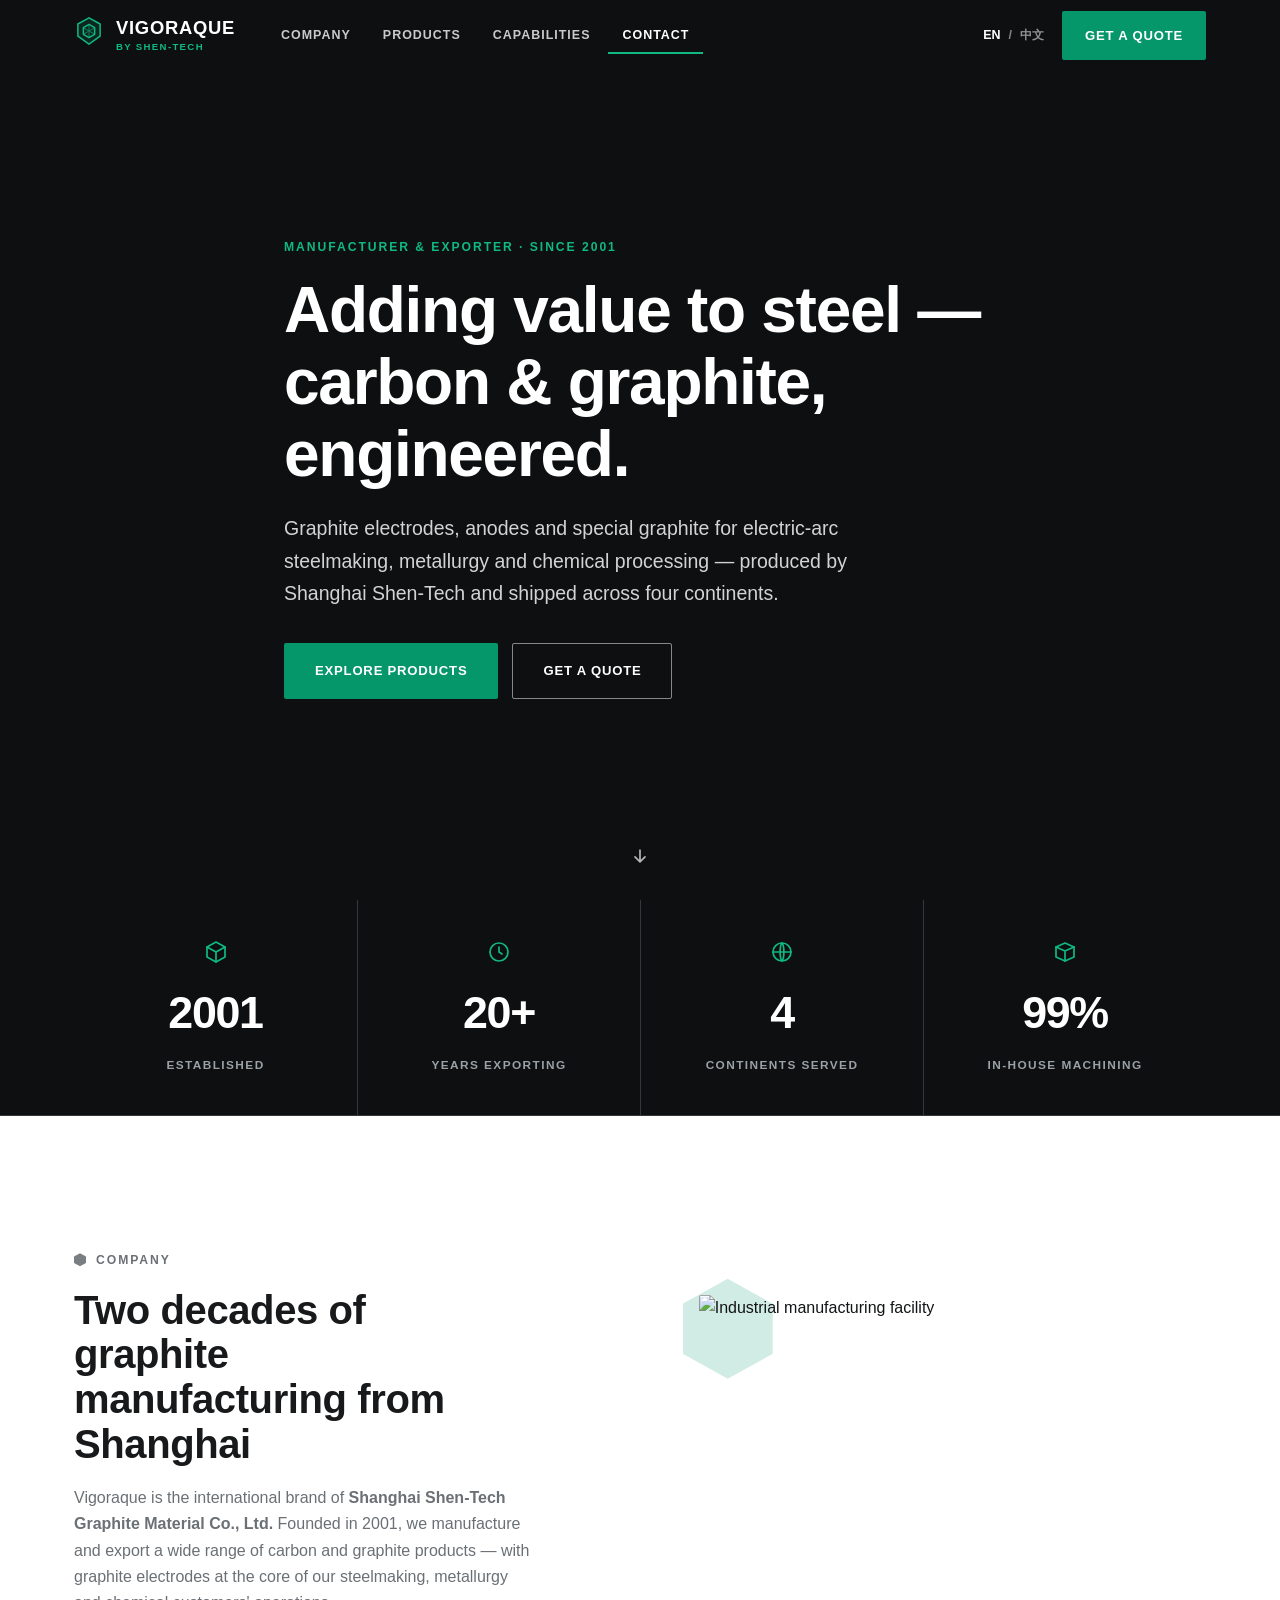
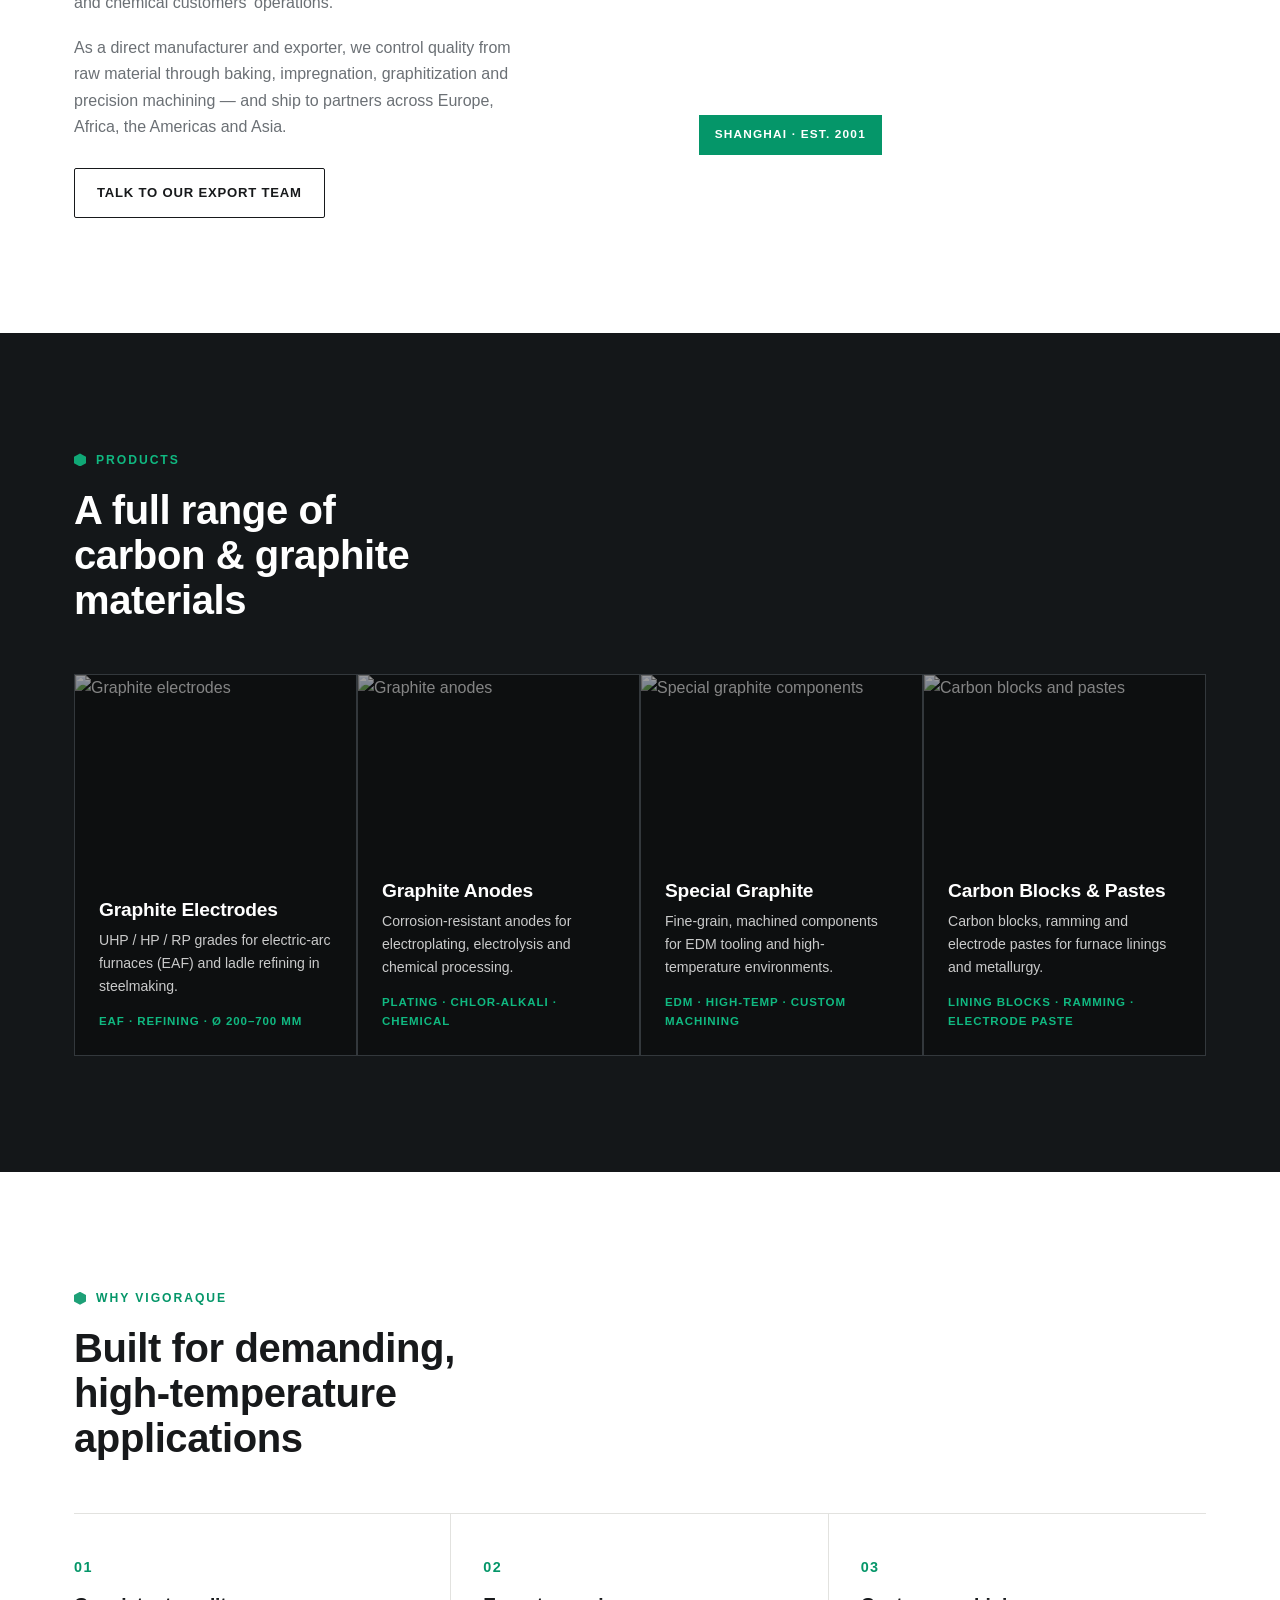
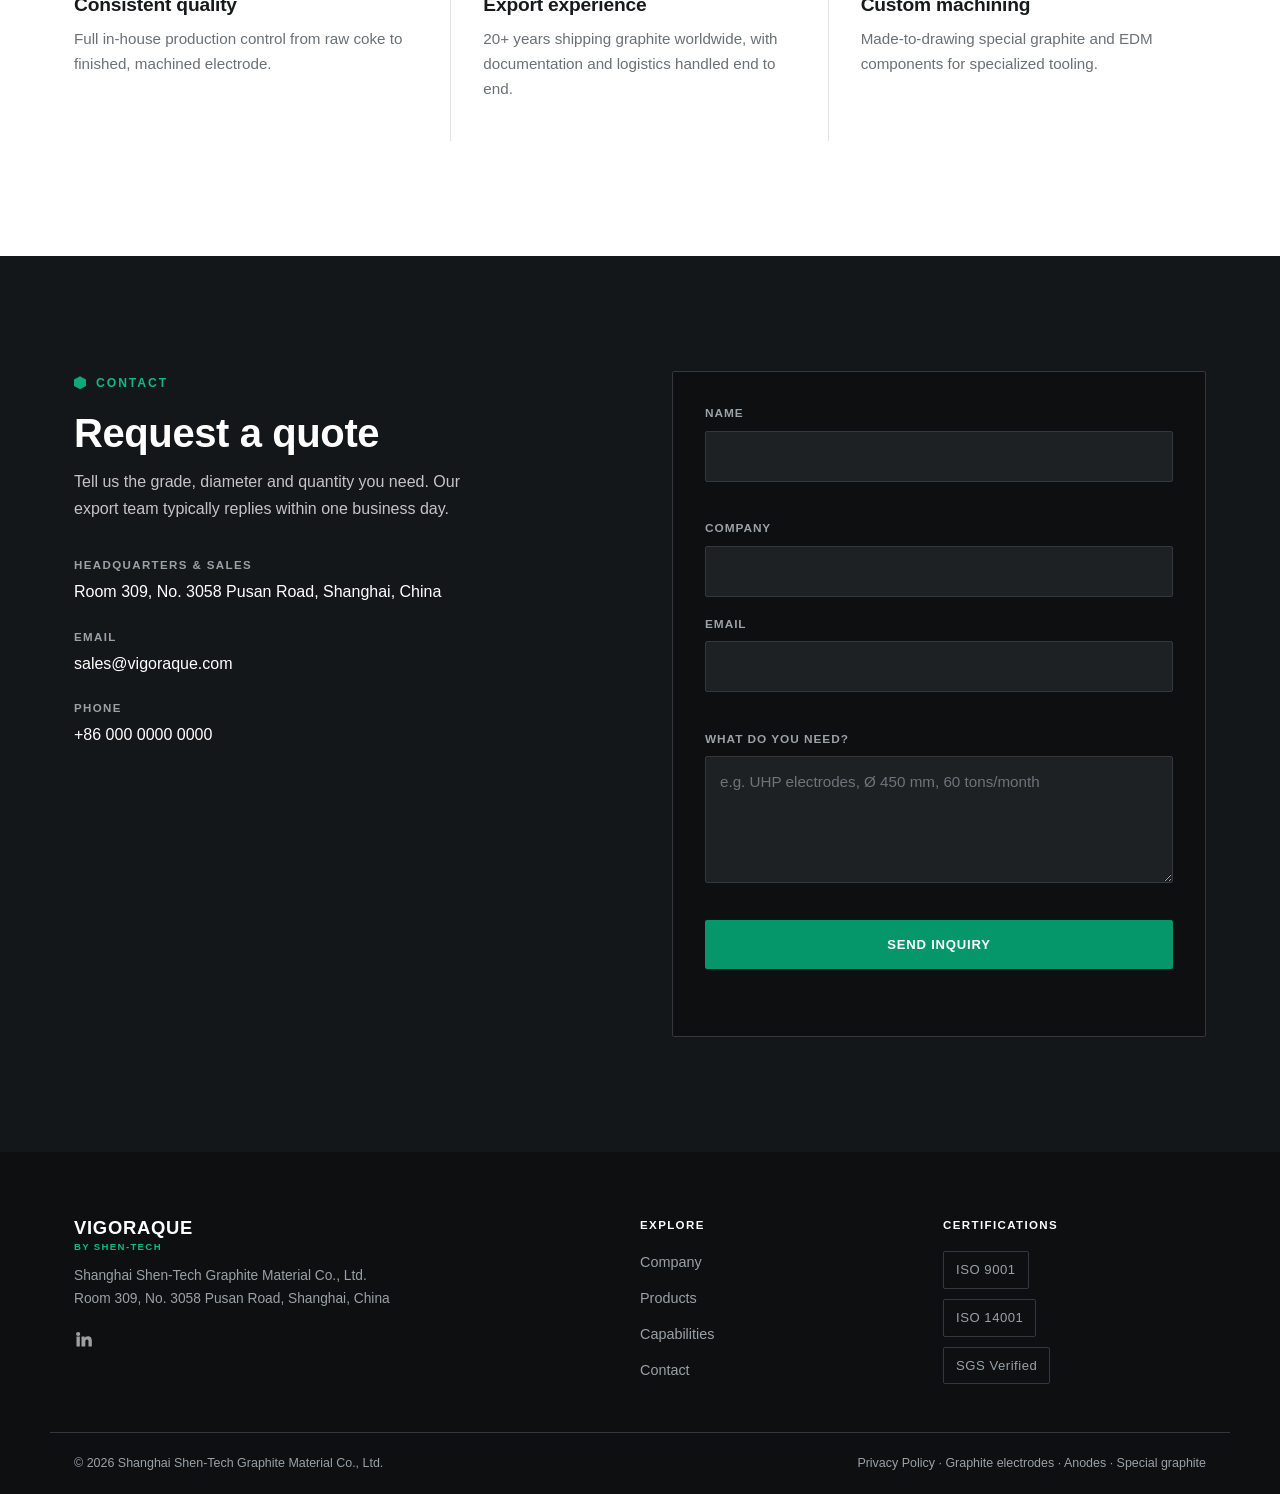
==== original/index.html @ 2e406894 "Restructure: promote enhanced site to root, move original to original/ Enhanced GSAP site (with prod" ====
<!DOCTYPE html>
<html lang="en">
<head>
  <meta charset="UTF-8" />
  <meta name="viewport" content="width=device-width, initial-scale=1.0" />
  <title>Vigoraque — Carbon &amp; Graphite Products | Shen-Tech</title>
  <meta name="description" content="Vigoraque by Shanghai Shen-Tech Graphite Material Co., Ltd. — manufacturer and exporter of graphite electrodes, anodes, special graphite and carbon products since 2001." />
  <link rel="icon" type="image/svg+xml" href="favicon.svg" />
  <link rel="preconnect" href="https://images.unsplash.com" />
  <link rel="preconnect" href="https://formspree.io" />
  <link rel="stylesheet" href="styles.css" />
</head>
<body>
  <a class="skip-link" href="#main">Skip to content</a>

  <!-- ============ HEADER ============ -->
  <header class="site-header" id="top">
    <div class="container header-inner">
      <a class="brand" href="#top" aria-label="Vigoraque home">
        <span class="brand-logo" aria-hidden="true">
          <svg width="30" height="30" viewBox="0 0 32 32" fill="none" xmlns="http://www.w3.org/2000/svg">
            <path d="M16 2 27.86 8.5v13L16 30 4.14 21.5v-13L16 2Z" fill="currentColor" fill-opacity="0.14"/>
            <path d="M16 2 27.86 8.5v13L16 30 4.14 21.5v-13L16 2Z" stroke="currentColor" stroke-width="1.6" stroke-linejoin="round"/>
            <path d="M16 9 22 12.5v7L16 23l-6-3.5v-7L16 9Z" stroke="currentColor" stroke-width="1.6" stroke-linejoin="round"/>
            <path d="M16 9v14M10 12.5l12 7M22 12.5l-12 7" stroke="currentColor" stroke-width="1.1" stroke-opacity="0.55"/>
          </svg>
        </span>
        <span class="brand-text">VIGORAQUE<span class="brand-sub">by Shen-Tech</span></span>
      </a>

      <nav class="nav" id="nav" aria-label="Primary">
        <a href="#company">Company</a>
        <a href="#products">Products</a>
        <a href="#capabilities">Capabilities</a>
        <a href="#contact">Contact</a>
      </nav>

      <div class="header-actions">
        <div class="lang-switch" role="group" aria-label="Language">
          <button type="button" class="lang-btn active" data-lang="en">EN</button>
          <span aria-hidden="true">/</span>
          <button type="button" class="lang-btn" data-lang="zh">中文</button>
        </div>
        <a class="btn btn-primary hide-mobile" href="#contact">Get a quote</a>
        <button class="menu-btn" id="menu-btn" type="button" aria-label="Open menu" aria-expanded="false" aria-controls="nav">
          <svg width="22" height="22" viewBox="0 0 24 24" fill="none" stroke="currentColor" stroke-width="2" stroke-linecap="round" aria-hidden="true"><path d="M3 6h18M3 12h18M3 18h18"/></svg>
        </button>
      </div>
    </div>
  </header>

  <main id="main">
    <!-- ============ HERO ============ -->
    <!-- TODO: replace the hero background image (styles.css .hero background-image) with your own photo or a background <video>. -->
    <section class="hero">
      <div class="hero-overlay"></div>
      <div class="container hero-inner">
        <p class="eyebrow eyebrow-light">Manufacturer &amp; Exporter · Since 2001</p>
        <h1 class="hero-title">Adding value to steel —<br />carbon &amp; graphite, engineered.</h1>
        <p class="hero-lead">
          Graphite electrodes, anodes and special graphite for electric-arc steelmaking,
          metallurgy and chemical processing — produced by Shanghai Shen-Tech and shipped
          across four continents.
        </p>
        <div class="hero-cta">
          <a class="btn btn-primary btn-lg" href="#products">Explore products</a>
          <a class="btn btn-ghost btn-lg" href="#contact">Get a quote</a>
        </div>
      </div>
      <a class="hero-scroll" href="#stats" aria-label="Scroll to content">
        <svg width="20" height="20" viewBox="0 0 24 24" fill="none" stroke="currentColor" stroke-width="2" stroke-linecap="round" stroke-linejoin="round" aria-hidden="true"><path d="M12 5v14M6 13l6 6 6-6"/></svg>
      </a>
    </section>

    <!-- ============ STATS / COUNTERS ============ -->
    <section class="stats" id="stats" aria-label="Company at a glance">
      <div class="container stats-grid">
        <div class="stat">
          <span class="stat-icon" aria-hidden="true"><svg width="24" height="24" viewBox="0 0 24 24" fill="none" stroke="currentColor" stroke-width="1.7" stroke-linecap="round" stroke-linejoin="round"><path d="M12 2 3 7v10l9 5 9-5V7l-9-5Z"/><path d="M12 12 3 7M12 12l9-5M12 12v10"/></svg></span>
          <span class="stat-num" data-count="2001" data-plain="true">2001</span>
          <span class="stat-label">Established</span>
        </div>
        <div class="stat">
          <span class="stat-icon" aria-hidden="true"><svg width="24" height="24" viewBox="0 0 24 24" fill="none" stroke="currentColor" stroke-width="1.7" stroke-linecap="round" stroke-linejoin="round"><circle cx="12" cy="12" r="9"/><path d="M12 7v5l3 2"/></svg></span>
          <span class="stat-num" data-count="20" data-suffix="+">0</span>
          <span class="stat-label">Years exporting</span>
        </div>
        <div class="stat">
          <span class="stat-icon" aria-hidden="true"><svg width="24" height="24" viewBox="0 0 24 24" fill="none" stroke="currentColor" stroke-width="1.7" stroke-linecap="round" stroke-linejoin="round"><circle cx="12" cy="12" r="9"/><path d="M3 12h18M12 3c2.5 2.7 2.5 15.3 0 18M12 3c-2.5 2.7-2.5 15.3 0 18"/></svg></span>
          <span class="stat-num" data-count="4">0</span>
          <span class="stat-label">Continents served</span>
        </div>
        <div class="stat">
          <span class="stat-icon" aria-hidden="true"><svg width="24" height="24" viewBox="0 0 24 24" fill="none" stroke="currentColor" stroke-width="1.7" stroke-linecap="round" stroke-linejoin="round"><path d="M3 7l9-4 9 4v10l-9 4-9-4V7Z"/><path d="M3 7l9 4 9-4M12 11v10"/></svg></span>
          <span class="stat-num" data-count="100" data-suffix="%">0</span>
          <span class="stat-label">In-house machining</span>
        </div>
      </div>
    </section>

    <!-- ============ COMPANY / ABOUT ============ -->
    <section class="section" id="company">
      <div class="container about-grid">
        <div class="about-copy">
          <p class="eyebrow"><span class="hex" aria-hidden="true"></span>Company</p>
          <h2 class="section-title">Two decades of graphite manufacturing from Shanghai</h2>
          <p>
            Vigoraque is the international brand of <strong>Shanghai Shen-Tech Graphite
            Material Co., Ltd.</strong> Founded in 2001, we manufacture and export a wide
            range of carbon and graphite products — with graphite electrodes at the core
            of our steelmaking, metallurgy and chemical customers' operations.
          </p>
          <p>
            As a direct manufacturer and exporter, we control quality from raw material
            through baking, impregnation, graphitization and precision machining — and ship
            to partners across Europe, Africa, the Americas and Asia.
          </p>
          <a class="btn btn-outline" href="#contact">Talk to our export team</a>
        </div>
        <!-- TODO: replace with a real facility / product photo -->
        <div class="about-media">
          <img src="https://images.unsplash.com/photo-1565793298595-6a879b1d9492?auto=format&fit=crop&w=900&q=70"
               alt="Industrial manufacturing facility" loading="lazy" />
          <div class="about-media-tag">Shanghai · Est. 2001</div>
        </div>
      </div>
    </section>

    <!-- ============ PRODUCTS (photo gallery) ============ -->
    <section class="section section-dark" id="products">
      <div class="container">
        <div class="section-head">
          <p class="eyebrow eyebrow-light"><span class="hex" aria-hidden="true"></span>Products</p>
          <h2 class="section-title">A full range of carbon &amp; graphite materials</h2>
        </div>

        <div class="gallery">
          <!-- TODO: replace each product image with a real photo of your product -->
          <article class="tile">
            <img src="https://images.unsplash.com/photo-1518709268805-4e9042af9f23?auto=format&fit=crop&w=800&q=70" alt="Graphite electrodes" loading="lazy" />
            <div class="tile-body">
              <h3>Graphite Electrodes</h3>
              <p>UHP / HP / RP grades for electric-arc furnaces (EAF) and ladle refining in steelmaking.</p>
              <span class="tile-meta">EAF · Refining · Ø 200–700 mm</span>
            </div>
          </article>

          <article class="tile">
            <img src="https://images.unsplash.com/photo-1610476905201-4b0d5e2e1a05?auto=format&fit=crop&w=800&q=70" alt="Graphite anodes" loading="lazy" />
            <div class="tile-body">
              <h3>Graphite Anodes</h3>
              <p>Corrosion-resistant anodes for electroplating, electrolysis and chemical processing.</p>
              <span class="tile-meta">Plating · Chlor-alkali · Chemical</span>
            </div>
          </article>

          <article class="tile">
            <img src="https://images.unsplash.com/photo-1531907700752-62799b2a3e84?auto=format&fit=crop&w=800&q=70" alt="Special graphite components" loading="lazy" />
            <div class="tile-body">
              <h3>Special Graphite</h3>
              <p>Fine-grain, machined components for EDM tooling and high-temperature environments.</p>
              <span class="tile-meta">EDM · High-temp · Custom machining</span>
            </div>
          </article>

          <article class="tile">
            <img src="https://images.unsplash.com/photo-1504328345606-18bbc8c9d7d1?auto=format&fit=crop&w=800&q=70" alt="Carbon blocks and pastes" loading="lazy" />
            <div class="tile-body">
              <h3>Carbon Blocks &amp; Pastes</h3>
              <p>Carbon blocks, ramming and electrode pastes for furnace linings and metallurgy.</p>
              <span class="tile-meta">Lining blocks · Ramming · Electrode paste</span>
            </div>
          </article>
        </div>
      </div>
    </section>

    <!-- ============ CAPABILITIES ============ -->
    <section class="section" id="capabilities">
      <div class="container">
        <div class="section-head">
          <p class="eyebrow"><span class="hex" aria-hidden="true"></span>Why Vigoraque</p>
          <h2 class="section-title">Built for demanding, high-temperature applications</h2>
        </div>
        <div class="cap-grid">
          <div class="cap">
            <span class="cap-num">01</span>
            <h3>Consistent quality</h3>
            <p>Full in-house production control from raw coke to finished, machined electrode.</p>
          </div>
          <div class="cap">
            <span class="cap-num">02</span>
            <h3>Export experience</h3>
            <p>20+ years shipping graphite worldwide, with documentation and logistics handled end to end.</p>
          </div>
          <div class="cap">
            <span class="cap-num">03</span>
            <h3>Custom machining</h3>
            <p>Made-to-drawing special graphite and EDM components for specialized tooling.</p>
          </div>
        </div>
      </div>
    </section>

    <!-- ============ CONTACT ============ -->
    <section class="section section-dark" id="contact">
      <div class="container contact-grid">
        <div class="contact-copy">
          <p class="eyebrow eyebrow-light"><span class="hex" aria-hidden="true"></span>Contact</p>
          <h2 class="section-title">Request a quote</h2>
          <p class="contact-lead">Tell us the grade, diameter and quantity you need. Our export team typically replies within one business day.</p>
          <ul class="contact-details">
            <li>
              <span class="cd-label">Headquarters &amp; sales</span>
              <span class="cd-value">Room 309, No. 3058 Pusan Road, Shanghai, China</span>
            </li>
            <li>
              <span class="cd-label">Email</span>
              <!-- TODO: replace with your real address -->
              <a class="cd-value" href="mailto:sales@vigoraque.com">sales@vigoraque.com</a>
            </li>
            <li>
              <span class="cd-label">Phone</span>
              <!-- TODO: replace with your real number -->
              <a class="cd-value" href="tel:+860000000000">+86 000 0000 0000</a>
            </li>
          </ul>
        </div>

        <!-- TODO: replace REPLACE_ME with your Formspree form ID (see README) -->
        <form class="contact-form" id="quote-form" action="https://formspree.io/f/REPLACE_ME" method="POST" novalidate>
          <div class="field">
            <label for="name">Name</label>
            <input id="name" name="name" type="text" autocomplete="name" required />
            <span class="field-error" data-for="name"></span>
          </div>
          <div class="field">
            <label for="company">Company</label>
            <input id="company" name="company" type="text" autocomplete="organization" />
          </div>
          <div class="field">
            <label for="email">Email</label>
            <input id="email" name="email" type="email" autocomplete="email" required />
            <span class="field-error" data-for="email"></span>
          </div>
          <div class="field">
            <label for="message">What do you need?</label>
            <textarea id="message" name="message" rows="4" placeholder="e.g. UHP electrodes, Ø 450 mm, 60 tons/month" required></textarea>
            <span class="field-error" data-for="message"></span>
          </div>
          <button class="btn btn-primary btn-lg btn-block" type="submit">Send inquiry</button>
          <p class="form-status" id="form-status" role="status" aria-live="polite"></p>
        </form>
      </div>
    </section>
  </main>

  <!-- ============ FOOTER ============ -->
  <footer class="site-footer">
    <div class="container footer-top">
      <div class="footer-brand">
        <span class="brand-text">VIGORAQUE<span class="brand-sub">by Shen-Tech</span></span>
        <p>Shanghai Shen-Tech Graphite Material Co., Ltd.<br />Room 309, No. 3058 Pusan Road, Shanghai, China</p>
        <!-- TODO: replace with your real LinkedIn URL -->
        <a class="footer-social" href="#" aria-label="LinkedIn">
          <svg width="20" height="20" viewBox="0 0 24 24" fill="currentColor" aria-hidden="true"><path d="M4.98 3.5A2.5 2.5 0 1 1 5 8.5a2.5 2.5 0 0 1-.02-5ZM3 9h4v12H3V9Zm6 0h3.8v1.7h.05c.53-1 1.83-2.05 3.77-2.05 4.03 0 4.78 2.65 4.78 6.1V21h-4v-5.35c0-1.28-.02-2.92-1.78-2.92-1.78 0-2.05 1.4-2.05 2.83V21H9V9Z"/></svg>
        </a>
      </div>
      <nav class="footer-nav" aria-label="Footer">
        <span class="footer-nav-title">Explore</span>
        <a href="#company">Company</a>
        <a href="#products">Products</a>
        <a href="#capabilities">Capabilities</a>
        <a href="#contact">Contact</a>
      </nav>
      <div class="footer-certs">
        <span class="footer-nav-title">Certifications</span>
        <!-- TODO: confirm which certifications apply and add real badge logos -->
        <ul>
          <li>ISO 9001</li>
          <li>ISO 14001</li>
          <li>SGS Verified</li>
        </ul>
      </div>
    </div>
    <div class="container footer-bottom">
      <span>&copy; <span id="year"></span> Shanghai Shen-Tech Graphite Material Co., Ltd.</span>
      <span class="footer-legal"><a href="#">Privacy Policy</a> · Graphite electrodes · Anodes · Special graphite</span>
    </div>
  </footer>

  <script src="script.js"></script>
</body>
</html>
---- original/styles.css ----
/* =========================================================
   Vigoraque — industrial-corporate reskin (grafitrezzi-inspired)
   Graphite grays + white · emerald accent · square corners · hex motifs
   ========================================================= */

:root {
  --graphite-900: #0d0f10;
  --graphite-800: #141719;
  --graphite-700: #1d2124;
  --graphite-600: #2a2f33;
  --ink: #17191b;          /* body text on light */
  --paper: #ffffff;
  --paper-alt: #f4f4f3;    /* light section alt */
  --line: #e2e2df;         /* hairline on light */
  --line-dark: #33383c;    /* hairline on dark */
  --muted: #6b7075;        /* muted text on light */
  --muted-dark: #9aa1a7;   /* muted text on dark */

  --green: #059669;
  --green-bright: #10b981; /* on dark surfaces */
  --green-hover: #047857;

  --radius: 2px;
  --container: 1180px;
  --header-h: 72px;
  --font: "Segoe UI", -apple-system, BlinkMacSystemFont, Roboto, Helvetica, Arial, sans-serif;
}

* { box-sizing: border-box; }

html { scroll-behavior: smooth; scroll-padding-top: var(--header-h); }

body {
  margin: 0;
  font-family: var(--font);
  color: var(--ink);
  background: var(--paper);
  line-height: 1.65;
  -webkit-font-smoothing: antialiased;
}

h1, h2, h3 { margin: 0; line-height: 1.12; font-weight: 700; letter-spacing: -0.01em; }
p { margin: 0; }
a { color: inherit; text-decoration: none; }
img { display: block; max-width: 100%; }

.container { width: 100%; max-width: var(--container); margin-inline: auto; padding-inline: 24px; }

.skip-link {
  position: absolute; left: -999px; top: 8px; z-index: 200;
  background: var(--green); color: #fff; padding: 8px 14px; border-radius: var(--radius);
}
.skip-link:focus { left: 12px; }
:focus-visible { outline: 2px solid var(--green); outline-offset: 2px; }

/* ---------- Eyebrow + hex motif (replaces pills) ---------- */
.eyebrow {
  display: inline-flex; align-items: center; gap: 10px;
  font-size: 0.76rem; font-weight: 700; letter-spacing: 0.16em;
  text-transform: uppercase; color: var(--green); margin: 0 0 18px;
}
.eyebrow-light { color: var(--green-bright); }
.hex {
  width: 12px; height: 13px; display: inline-block; background: currentColor;
  clip-path: polygon(50% 0, 100% 25%, 100% 75%, 50% 100%, 0 75%, 0 25%);
  opacity: 0.9;
}

.section-title { font-size: clamp(1.7rem, 3.8vw, 2.5rem); max-width: 18ch; }
.section-dark .section-title { color: #fff; }

/* ---------- Buttons ---------- */
.btn {
  display: inline-flex; align-items: center; justify-content: center; gap: 8px;
  font-size: 0.82rem; font-weight: 700; letter-spacing: 0.06em; text-transform: uppercase;
  padding: 13px 22px; border: 1px solid transparent; border-radius: var(--radius);
  cursor: pointer; transition: background-color .16s, border-color .16s, color .16s;
}
.btn-lg { padding: 16px 30px; }
.btn-block { width: 100%; }
.btn-primary { background: var(--green); color: #fff; }
.btn-primary:hover { background: var(--green-hover); }
.btn-outline { background: transparent; color: var(--ink); border-color: var(--ink); }
.btn-outline:hover { background: var(--ink); color: #fff; }
.btn-ghost { background: transparent; color: #fff; border-color: rgba(255,255,255,.5); }
.btn-ghost:hover { background: #fff; color: var(--graphite-900); border-color: #fff; }

/* ---------- Header ---------- */
.site-header {
  position: fixed; inset: 0 0 auto 0; z-index: 100; height: var(--header-h);
  display: flex; align-items: center;
  transition: background-color .25s, border-color .25s, box-shadow .25s;
  border-bottom: 1px solid transparent;
}
.header-inner { display: flex; align-items: center; gap: 24px; width: 100%; }

.brand { display: inline-flex; align-items: center; gap: 12px; color: var(--green-bright); }
.brand-text {
  display: inline-flex; flex-direction: column; line-height: 1;
  font-weight: 800; letter-spacing: 0.04em; font-size: 1.15rem; color: #fff;
}
.brand-sub { font-size: 0.6rem; font-weight: 600; letter-spacing: 0.14em; text-transform: uppercase; color: var(--green-bright); margin-top: 4px; }

.nav { display: flex; gap: 4px; margin-left: 8px; }
.nav a {
  padding: 8px 14px; font-size: 0.78rem; font-weight: 600; letter-spacing: 0.08em;
  text-transform: uppercase; color: rgba(255,255,255,.78); transition: color .15s;
}
.nav a:hover, .nav a.active { color: #fff; }
.nav a.active { box-shadow: inset 0 -2px 0 var(--green-bright); }

.header-actions { display: flex; align-items: center; gap: 16px; margin-left: auto; }
.lang-switch { display: flex; align-items: center; gap: 6px; font-size: 0.78rem; font-weight: 700; color: rgba(255,255,255,.5); }
.lang-btn { background: none; border: none; cursor: pointer; color: rgba(255,255,255,.55); font: inherit; font-weight: 700; padding: 2px; }
.lang-btn.active { color: #fff; }
.lang-btn:hover { color: var(--green-bright); }
.menu-btn { display: none; background: none; border: none; color: #fff; cursor: pointer; padding: 4px; }

/* Header solid state (added on scroll, and always on non-hero if needed) */
.site-header.scrolled {
  background: var(--graphite-900);
  border-bottom-color: var(--line-dark);
  box-shadow: 0 1px 0 rgba(0,0,0,.3);
}

/* ---------- Hero ---------- */
.hero {
  position: relative; min-height: 100vh; display: flex; align-items: center;
  color: #fff; overflow: hidden;
  /* TODO: swap this image for your own hero photo or a <video> background */
  background: #0d0f10 url("https://images.unsplash.com/photo-1513828583688-c52646db42da?auto=format&fit=crop&w=1920&q=70") center/cover no-repeat;
}
.hero-overlay {
  position: absolute; inset: 0;
  background: linear-gradient(90deg, rgba(13,15,16,.92) 0%, rgba(13,15,16,.72) 45%, rgba(13,15,16,.4) 100%);
}
.hero-inner { position: relative; z-index: 2; max-width: 760px; padding-block: calc(var(--header-h) + 40px) 80px; }
.hero-title { font-size: clamp(2.3rem, 6vw, 4rem); font-weight: 800; letter-spacing: -0.02em; margin-bottom: 22px; }
.hero-lead { font-size: clamp(1.02rem, 2vw, 1.22rem); color: rgba(255,255,255,.82); max-width: 620px; }
.hero-cta { display: flex; flex-wrap: wrap; gap: 14px; margin-top: 34px; }
.hero-scroll {
  position: absolute; z-index: 2; bottom: 26px; left: 50%; transform: translateX(-50%);
  color: rgba(255,255,255,.7); animation: bob 2s ease-in-out infinite;
}
@keyframes bob { 0%,100% { transform: translate(-50%,0); } 50% { transform: translate(-50%,7px); } }

/* ---------- Stats / counters ---------- */
.stats { background: var(--graphite-900); border-bottom: 1px solid var(--line-dark); }
.stats-grid { display: grid; grid-template-columns: repeat(4, 1fr); }
.stat { padding: 40px 24px; text-align: center; border-left: 1px solid var(--line-dark); }
.stat:first-child { border-left: none; }
.stat-icon { color: var(--green-bright); display: inline-flex; margin-bottom: 12px; }
.stat-num { display: block; font-size: clamp(2rem, 4vw, 2.8rem); font-weight: 800; letter-spacing: -0.03em; color: #fff; font-variant-numeric: tabular-nums; }
.stat-label { display: block; font-size: 0.74rem; font-weight: 600; letter-spacing: 0.12em; text-transform: uppercase; color: var(--muted-dark); margin-top: 6px; }

/* ---------- Sections ---------- */
.section { padding: clamp(64px, 9vw, 120px) 0; }
.section-dark { background: var(--graphite-800); color: rgba(255,255,255,.82); }
.section-head { max-width: 640px; margin-bottom: 52px; }

/* ---------- Company / About ---------- */
.about-grid { display: grid; grid-template-columns: 1.05fr 0.95fr; gap: 64px; align-items: center; }
.about-copy p { color: var(--muted); margin-top: 18px; max-width: 52ch; }
.about-copy .btn { margin-top: 28px; }
.about-media { position: relative; }
.about-media img { width: 100%; height: 460px; object-fit: cover; border-radius: var(--radius); filter: grayscale(.15) contrast(1.05); }
.about-media::before {
  content: ""; position: absolute; top: -16px; left: -16px; width: 90px; height: 100px;
  background: var(--green); clip-path: polygon(50% 0,100% 25%,100% 75%,50% 100%,0 75%,0 25%); opacity: .18; z-index: -0;
}
.about-media-tag {
  position: absolute; bottom: 0; left: 0; background: var(--green); color: #fff;
  font-size: 0.74rem; font-weight: 700; letter-spacing: 0.1em; text-transform: uppercase; padding: 10px 16px;
}

/* ---------- Products gallery ---------- */
.gallery { display: grid; grid-template-columns: repeat(4, 1fr); gap: 2px; background: var(--line-dark); border: 1px solid var(--line-dark); }
.tile { position: relative; background: var(--graphite-900); overflow: hidden; min-height: 380px; display: flex; }
.tile img {
  position: absolute; inset: 0; width: 100%; height: 100%; object-fit: cover;
  filter: grayscale(.35) brightness(.62); transition: transform .5s ease, filter .3s ease;
}
.tile::after { content: ""; position: absolute; inset: 0; background: linear-gradient(180deg, rgba(13,15,16,0) 30%, rgba(13,15,16,.9) 100%); }
.tile:hover img { transform: scale(1.06); filter: grayscale(.1) brightness(.72); }
.tile-body { position: relative; z-index: 2; margin-top: auto; padding: 24px; color: #fff; }
.tile-body h3 { font-size: 1.2rem; }
.tile-body p { font-size: 0.88rem; color: rgba(255,255,255,.78); margin-top: 8px; }
.tile-meta { display: block; margin-top: 14px; font-size: 0.72rem; font-weight: 700; letter-spacing: 0.08em; text-transform: uppercase; color: var(--green-bright); }

/* ---------- Capabilities ---------- */
.cap-grid { display: grid; grid-template-columns: repeat(3, 1fr); gap: 0; border-top: 1px solid var(--line); }
.cap { padding: 40px 32px 40px 0; border-right: 1px solid var(--line); }
.cap:last-child { border-right: none; padding-right: 0; }
.cap:not(:first-child) { padding-left: 32px; }
.cap-num { font-size: 0.9rem; font-weight: 800; color: var(--green); letter-spacing: 0.1em; }
.cap h3 { font-size: 1.2rem; margin: 14px 0 10px; }
.cap p { color: var(--muted); font-size: 0.95rem; }

/* ---------- Contact ---------- */
.contact-grid { display: grid; grid-template-columns: 1fr 1fr; gap: 64px; align-items: start; }
.contact-lead { color: rgba(255,255,255,.75); margin-top: 14px; max-width: 44ch; }
.contact-details { list-style: none; padding: 0; margin: 34px 0 0; display: grid; gap: 22px; }
.contact-details li { display: grid; gap: 4px; }
.cd-label { font-size: 0.72rem; text-transform: uppercase; letter-spacing: 0.12em; color: var(--muted-dark); font-weight: 700; }
.cd-value { color: #fff; font-weight: 500; }
a.cd-value:hover { color: var(--green-bright); }

.contact-form { display: grid; gap: 18px; background: var(--graphite-900); border: 1px solid var(--line-dark); padding: 32px; border-radius: var(--radius); }
.field { display: grid; gap: 7px; }
.field label { font-size: 0.74rem; font-weight: 700; letter-spacing: 0.08em; text-transform: uppercase; color: var(--muted-dark); }
.field input, .field textarea {
  width: 100%; font: inherit; font-size: 0.95rem; color: #fff;
  background: var(--graphite-700); border: 1px solid var(--line-dark); border-radius: var(--radius);
  padding: 12px 14px; resize: vertical; transition: border-color .15s, box-shadow .15s;
}
.field input::placeholder, .field textarea::placeholder { color: #6d747a; }
.field input:focus, .field textarea:focus { outline: none; border-color: var(--green-bright); box-shadow: 0 0 0 3px rgba(16,185,129,.2); }
.field.invalid input, .field.invalid textarea { border-color: #ef4444; }
.field-error { font-size: 0.78rem; color: #f87171; min-height: 1em; }
.form-status { font-size: 0.9rem; min-height: 1.2em; margin: 0; }
.form-status.ok { color: var(--green-bright); }
.form-status.err { color: #f87171; }

/* ---------- Footer ---------- */
.site-footer { background: var(--graphite-900); color: rgba(255,255,255,.7); }
.footer-top { display: grid; grid-template-columns: 2fr 1fr 1fr; gap: 40px; padding: 64px 24px 48px; }
.footer-brand p { font-size: 0.86rem; margin-top: 14px; color: var(--muted-dark); }
.footer-social { display: inline-flex; margin-top: 18px; color: rgba(255,255,255,.6); transition: color .15s; }
.footer-social:hover { color: var(--green-bright); }
.footer-nav, .footer-certs { display: flex; flex-direction: column; gap: 12px; }
.footer-nav-title, .footer-certs .footer-nav-title { font-size: 0.72rem; font-weight: 700; letter-spacing: 0.12em; text-transform: uppercase; color: #fff; margin-bottom: 4px; }
.footer-nav a { font-size: 0.9rem; color: var(--muted-dark); }
.footer-nav a:hover { color: #fff; }
.footer-certs ul { list-style: none; padding: 0; margin: 0; display: grid; gap: 10px; }
.footer-certs li { font-size: 0.82rem; color: var(--muted-dark); border: 1px solid var(--line-dark); padding: 7px 12px; border-radius: var(--radius); width: fit-content; letter-spacing: 0.04em; }
.footer-bottom { display: flex; justify-content: space-between; gap: 16px; flex-wrap: wrap; padding: 20px 24px; border-top: 1px solid var(--line-dark); font-size: 0.78rem; color: var(--muted-dark); }
.footer-legal a { color: var(--muted-dark); }
.footer-legal a:hover { color: #fff; }

/* ---------- Responsive ---------- */
@media (max-width: 980px) {
  .gallery { grid-template-columns: repeat(2, 1fr); }
  .about-grid, .contact-grid { grid-template-columns: 1fr; gap: 40px; }
  .about-media img { height: 340px; }
  .stats-grid { grid-template-columns: repeat(2, 1fr); }
  .stat:nth-child(3) { border-left: none; }
  .cap-grid { grid-template-columns: 1fr; }
  .cap { border-right: none; border-bottom: 1px solid var(--line); padding: 28px 0; }
  .cap:last-child { border-bottom: none; }
  .cap:not(:first-child) { padding-left: 0; }
  .footer-top { grid-template-columns: 1fr 1fr; }
}

@media (max-width: 760px) {
  .nav {
    position: fixed; top: var(--header-h); left: 0; right: 0; z-index: 99;
    flex-direction: column; gap: 0; margin: 0; padding: 8px;
    background: var(--graphite-900); border-bottom: 1px solid var(--line-dark);
    display: none;
  }
  .nav.open { display: flex; }
  .nav a { padding: 14px 12px; }
  .menu-btn { display: inline-flex; }
  .hide-mobile { display: none; }
  .site-header { background: var(--graphite-900); }
}

@media (max-width: 560px) {
  .gallery { grid-template-columns: 1fr; }
  .stats-grid { grid-template-columns: 1fr 1fr; }
  .footer-top { grid-template-columns: 1fr; }
  .footer-bottom { flex-direction: column; }
}

@media (prefers-reduced-motion: reduce) {
  * { scroll-behavior: auto !important; animation: none !important; transition: none !important; }
}
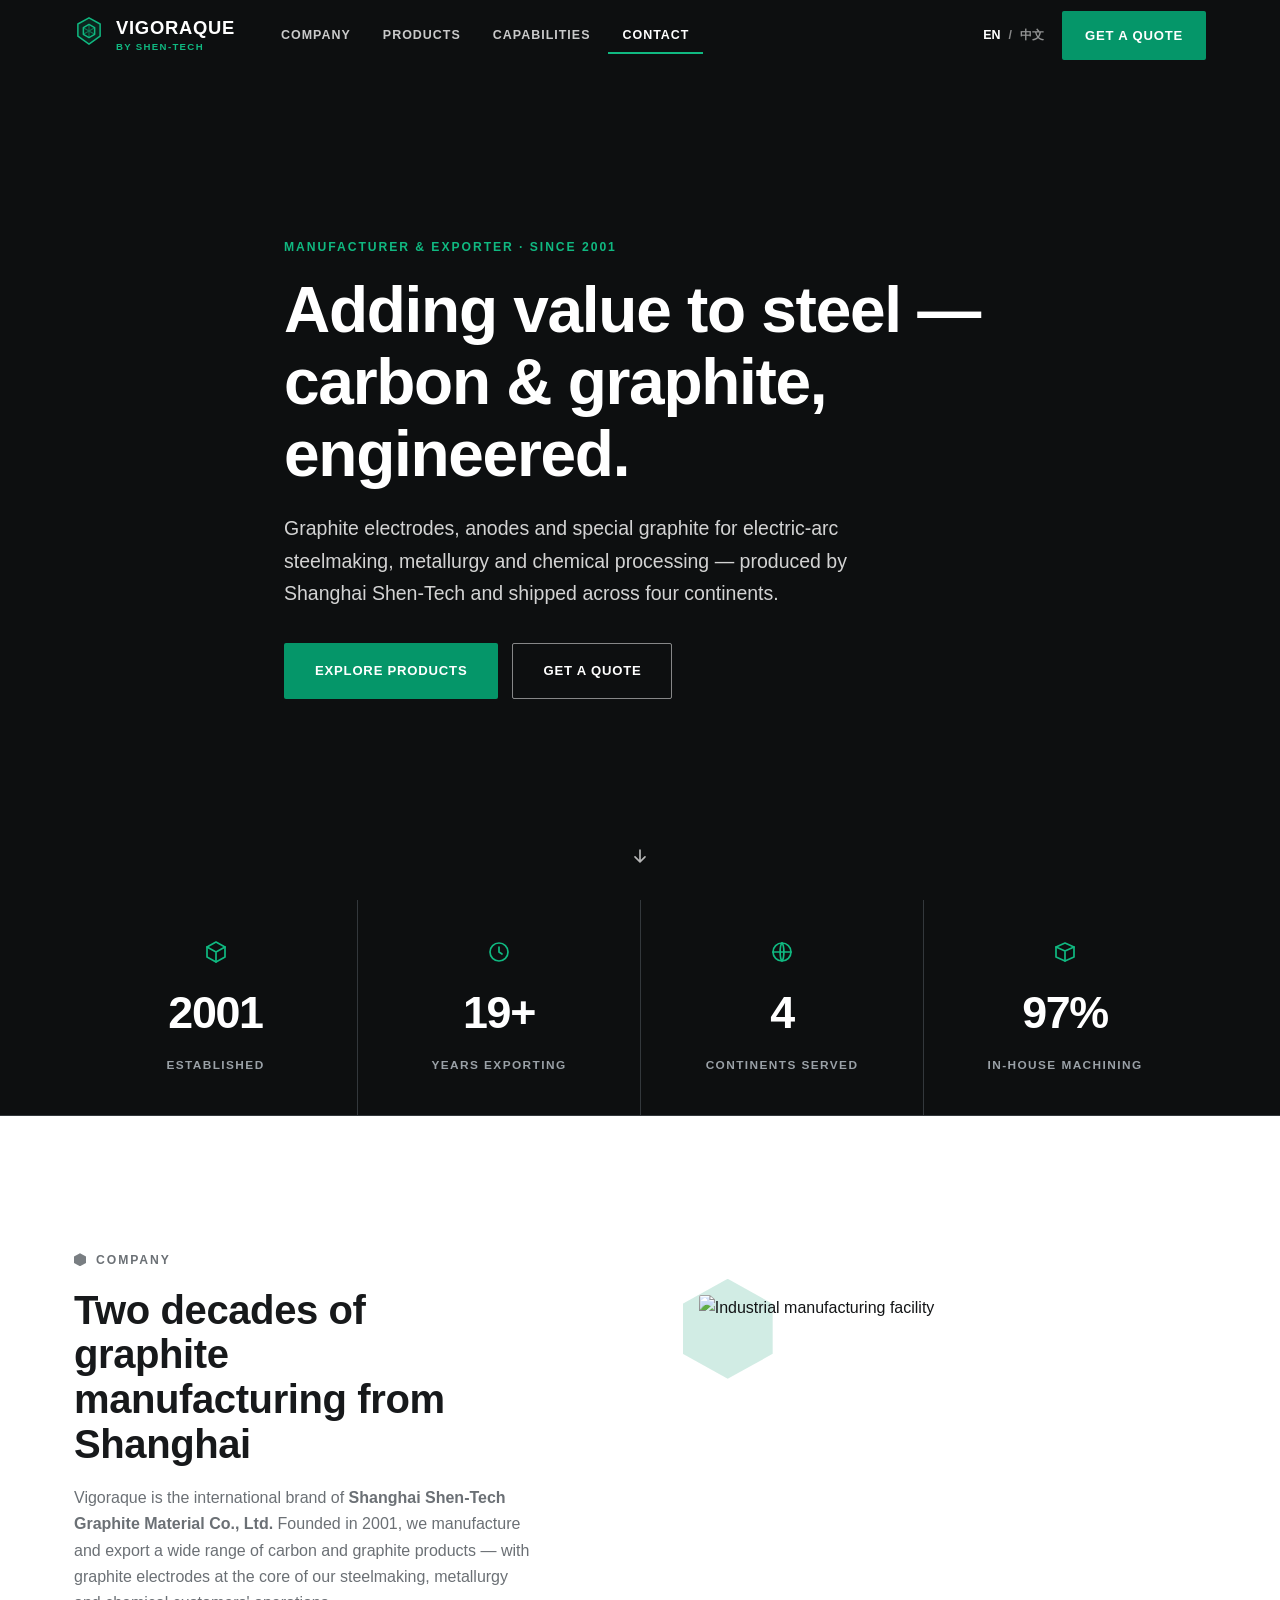
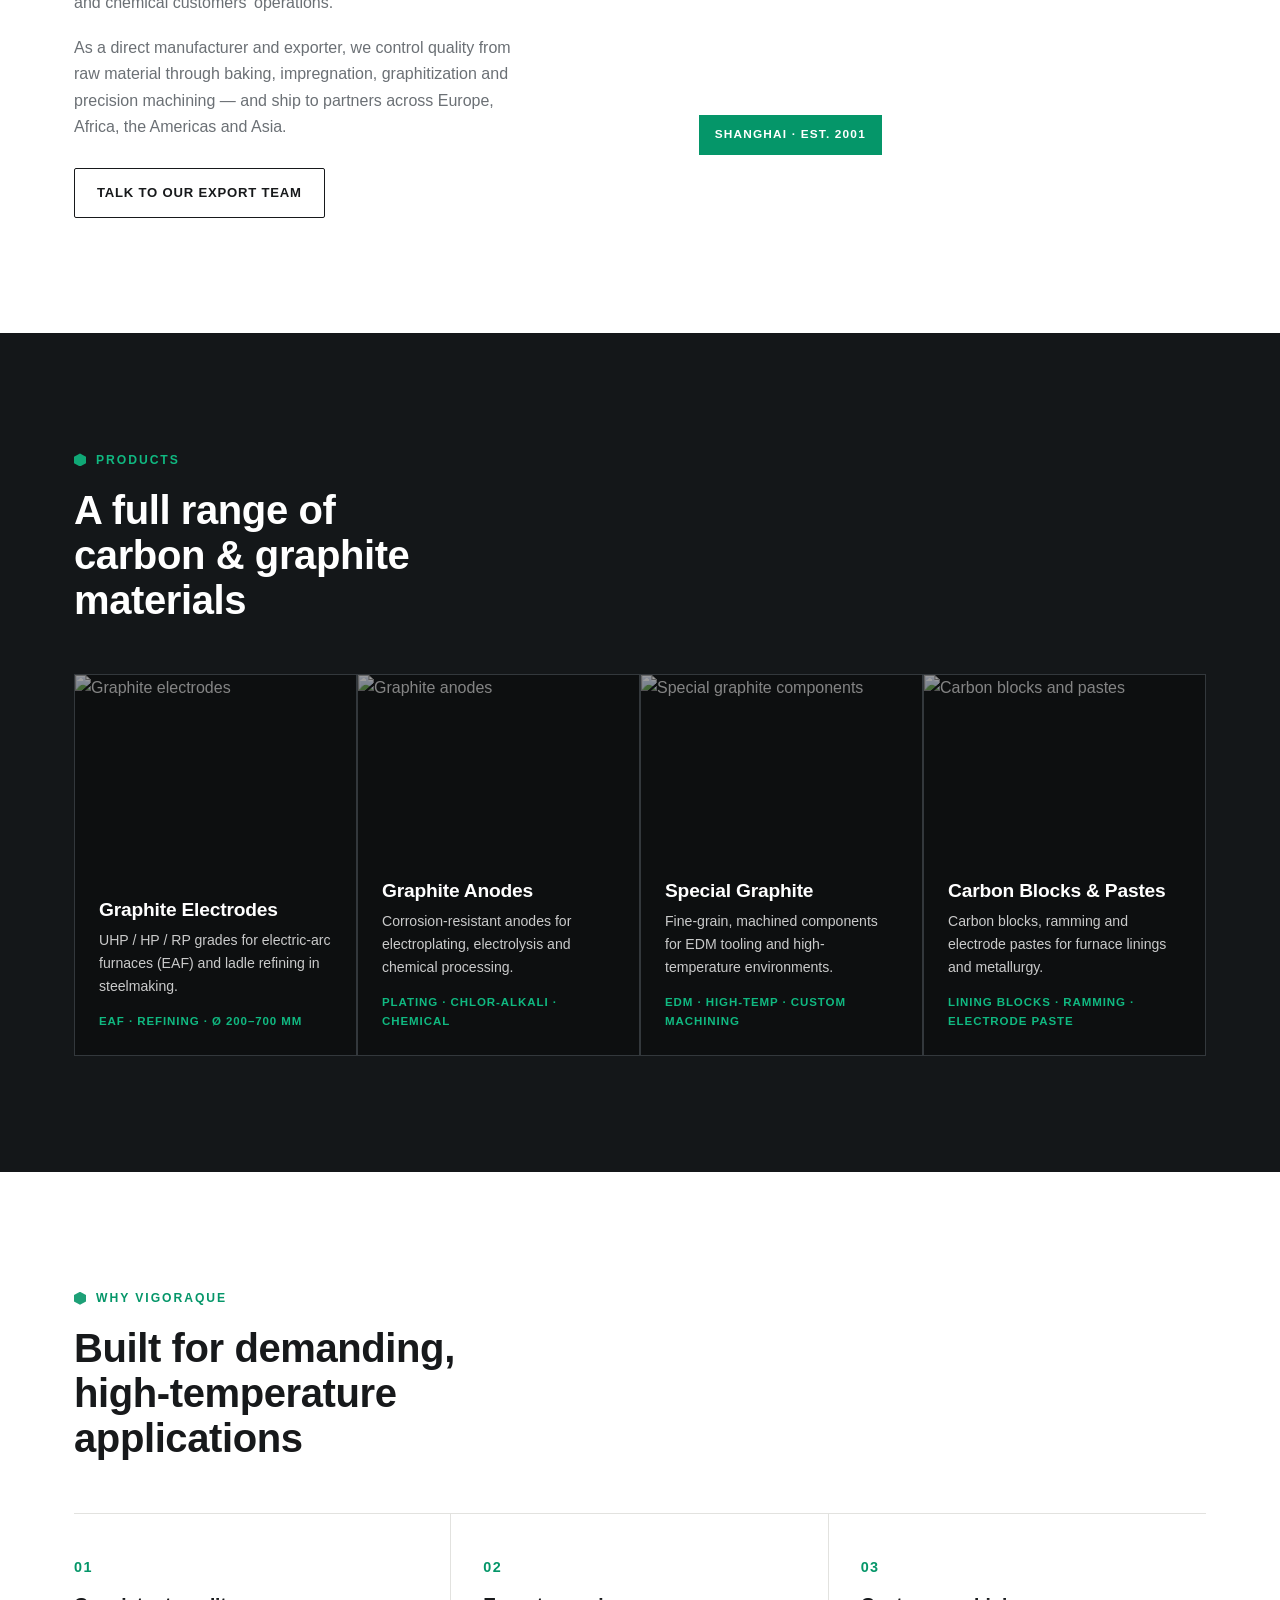
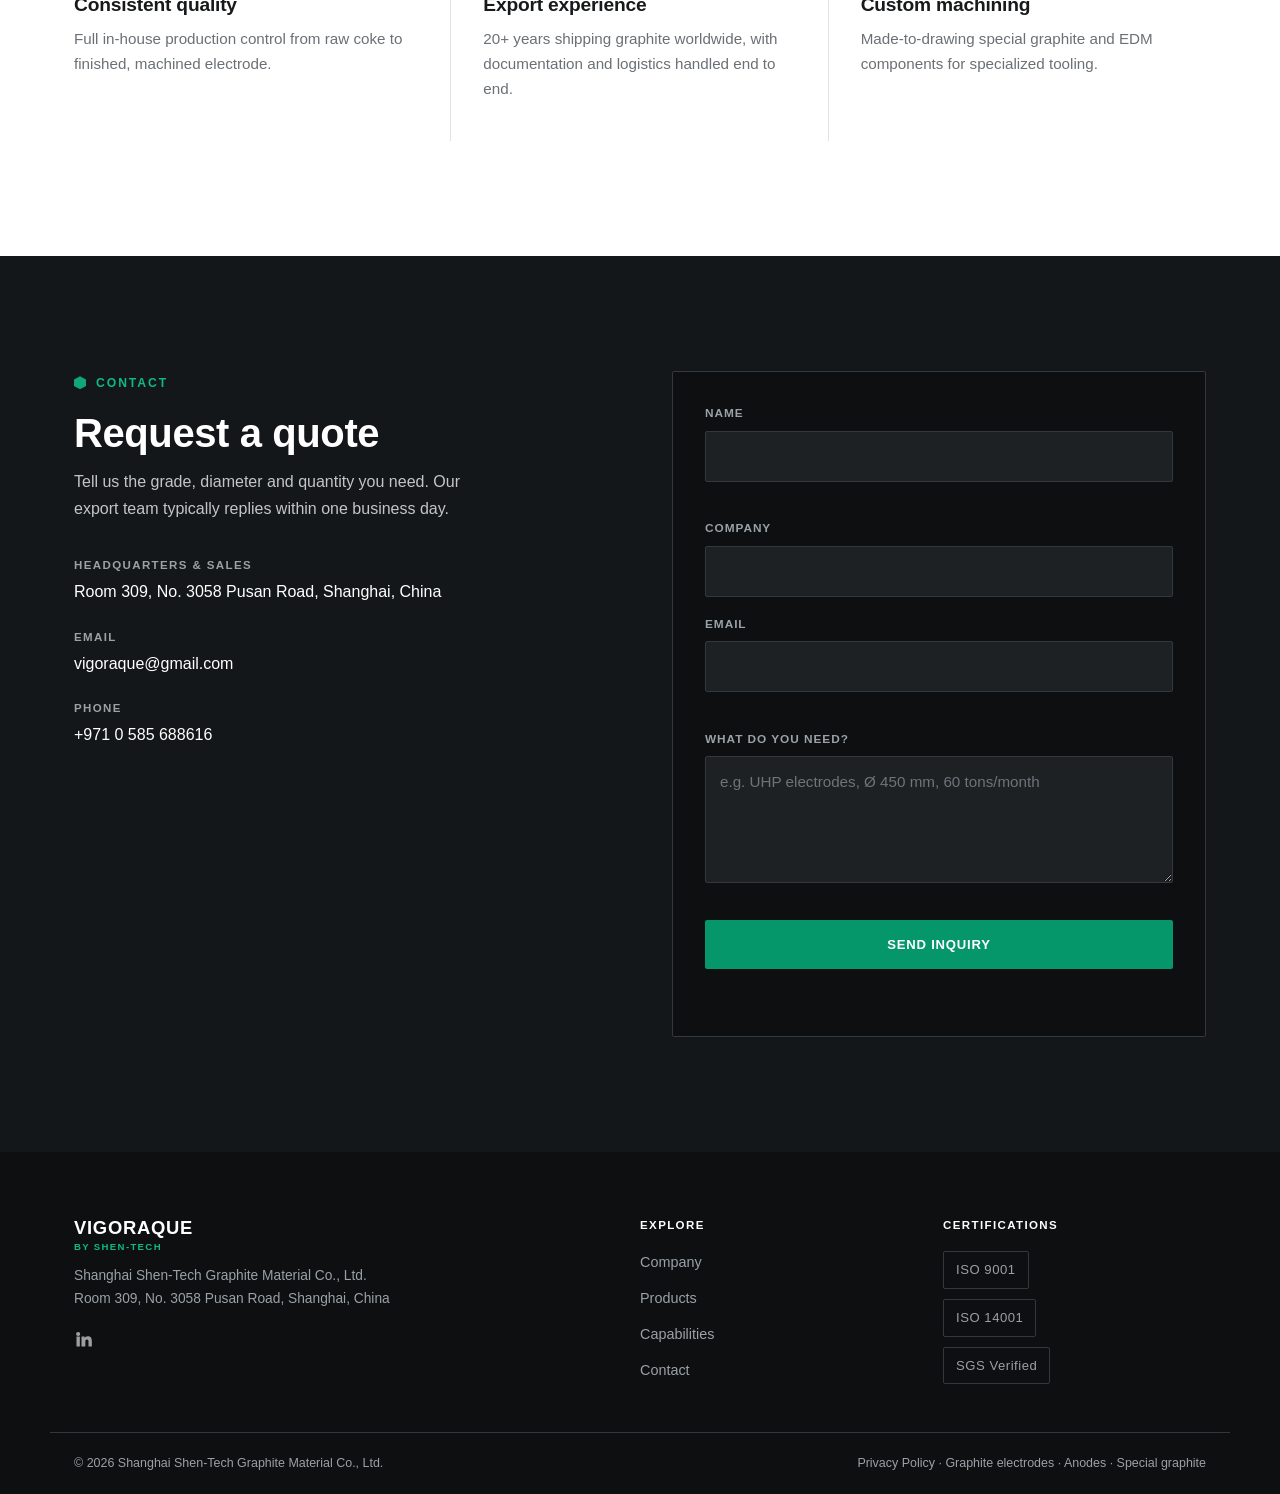
==== commit 3475c815: "Update contact information and form action URL" ====
--- a/original/index.html
+++ b/original/index.html
@@ -217,18 +217,18 @@
             <li>
               <span class="cd-label">Email</span>
               <!-- TODO: replace with your real address -->
-              <a class="cd-value" href="mailto:sales@vigoraque.com">sales@vigoraque.com</a>
+              <a class="cd-value" href="mailto:vigoraque@gmail.com">vigoraque@gmail.com</a>
             </li>
             <li>
               <span class="cd-label">Phone</span>
               <!-- TODO: replace with your real number -->
-              <a class="cd-value" href="tel:+860000000000">+86 000 0000 0000</a>
+              <a class="cd-value" href="tel:+971585688616">+971 0 585 688616</a>
             </li>
           </ul>
         </div>
 
         <!-- TODO: replace REPLACE_ME with your Formspree form ID (see README) -->
-        <form class="contact-form" id="quote-form" action="https://formspree.io/f/REPLACE_ME" method="POST" novalidate>
+        <form class="contact-form" id="quote-form" action="https://formspree.io/f/maqrpdjq" method="POST" novalidate>
           <div class="field">
             <label for="name">Name</label>
             <input id="name" name="name" type="text" autocomplete="name" required />
